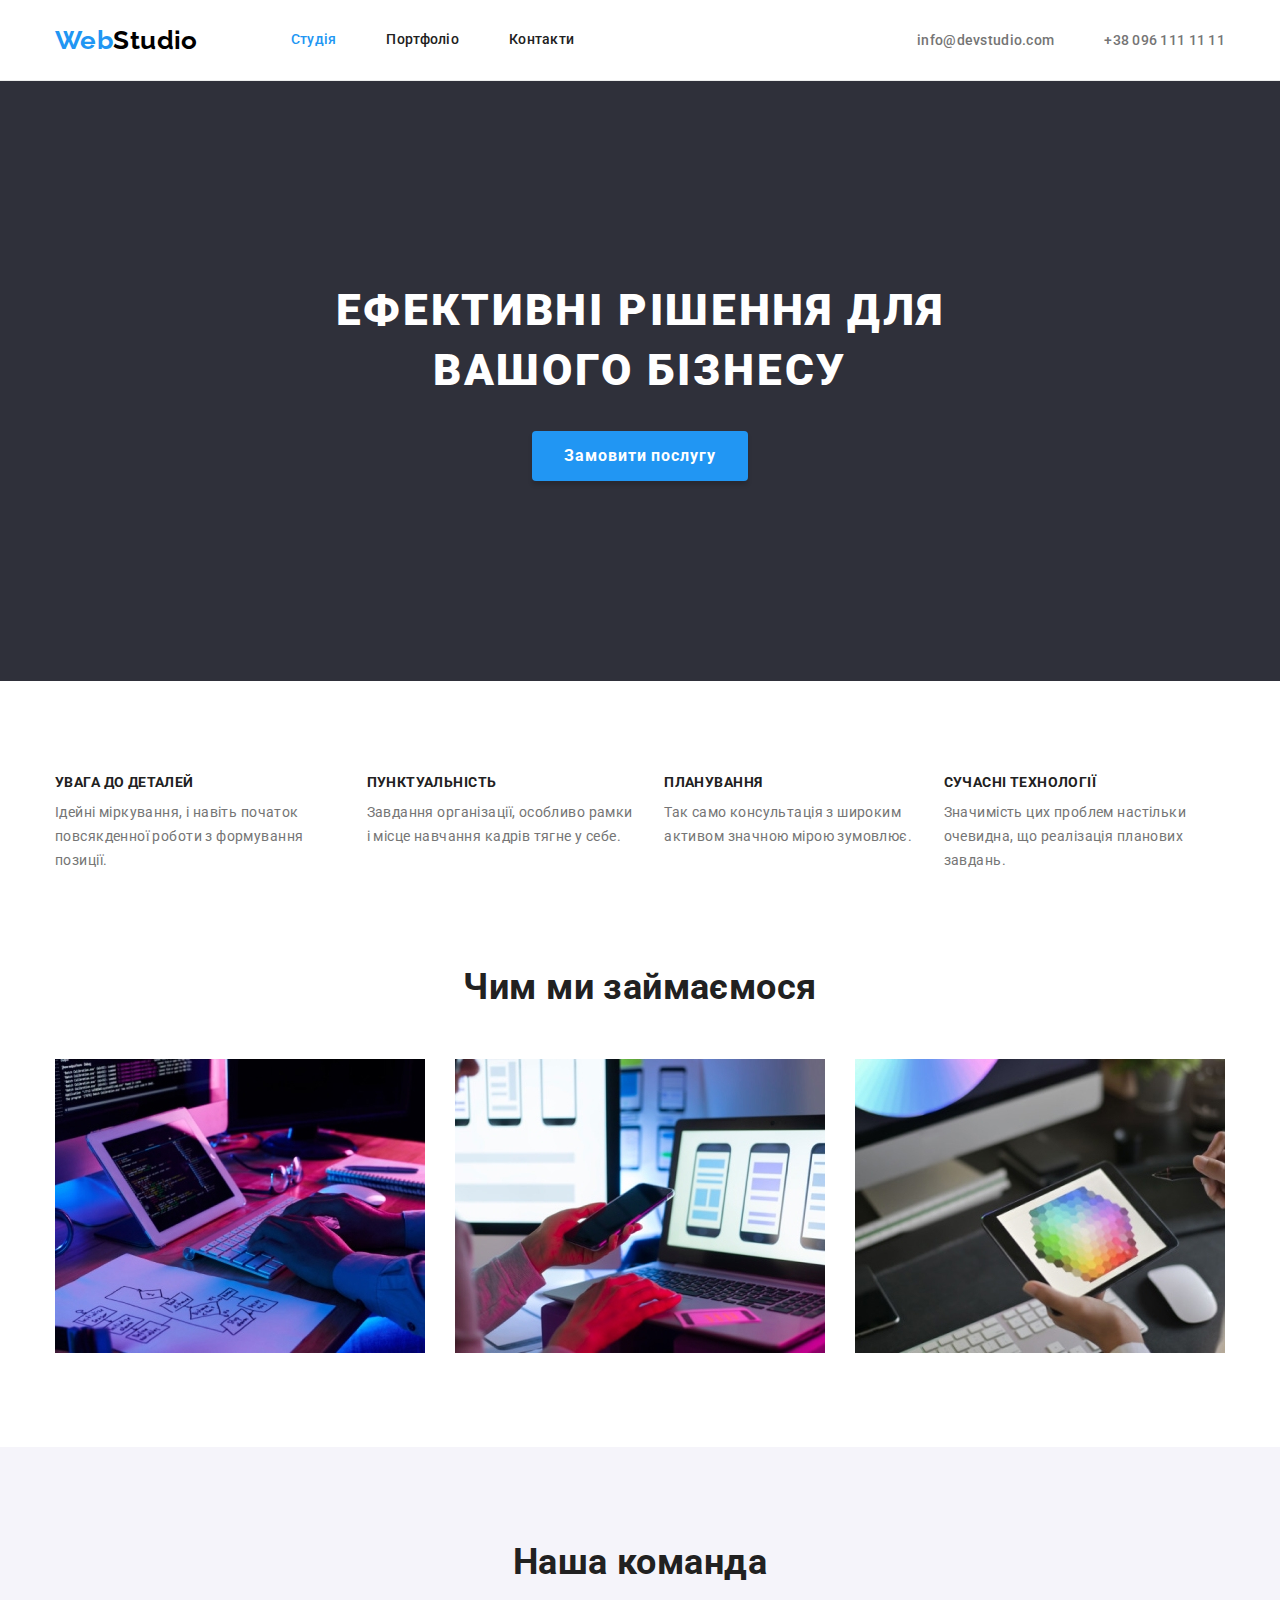
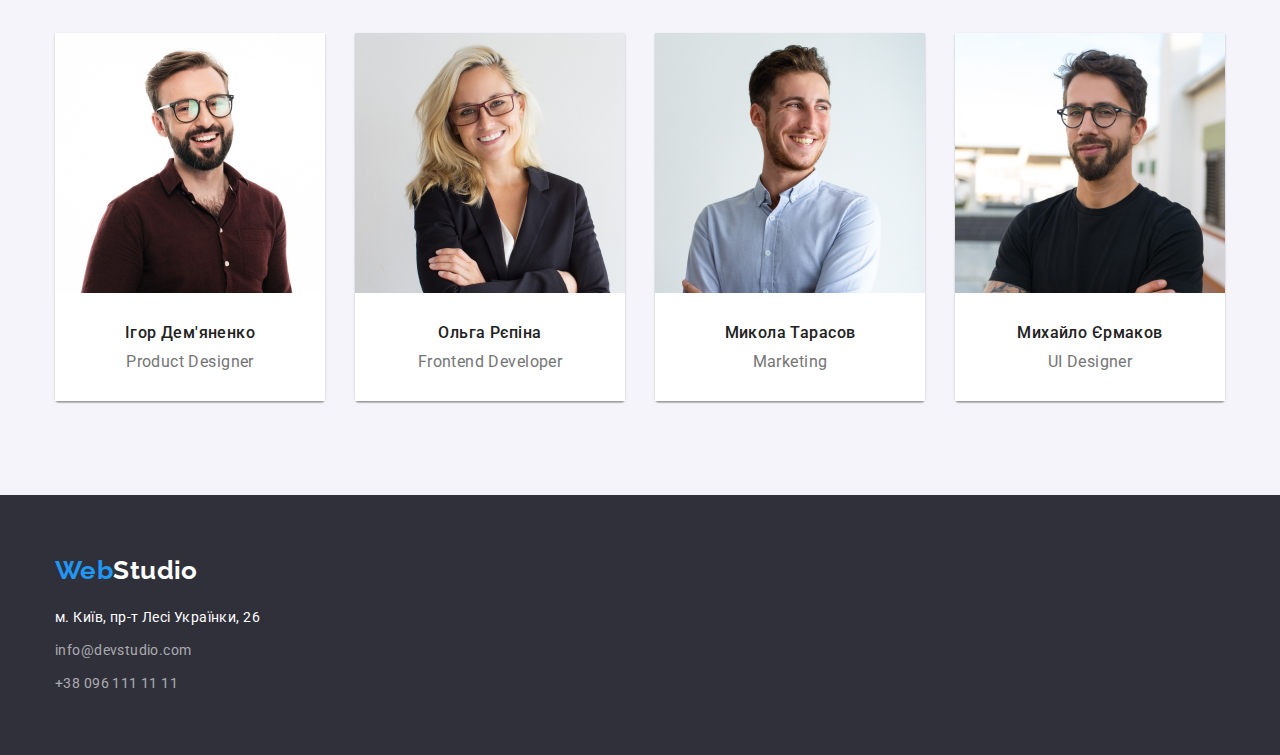
==== index.html @ b847e465 "add files to repository" ====
<!DOCTYPE html>
<html lang="uk">

<head>
  <meta charset="UTF-8">
  <meta http-equiv="X-UA-Compatible" content="IE=edge">
  <meta name="viewport" content="width=device-width, initial-scale=1.0">
  <link rel="preconnect" href="https://fonts.googleapis.com">
  <link rel="preconnect" href="https://fonts.gstatic.com" crossorigin>
  <link href="https://fonts.googleapis.com/css2?family=Raleway:wght@700&family=Roboto:wght@400;500;700;900&display=swap"
    rel="stylesheet">
  <link rel="stylesheet" href="https://cdnjs.cloudflare.com/ajax/libs/modern-normalize/1.1.0/modern-normalize.min.css">
  <link rel="stylesheet" href="./css/styles.css">
  <title>Студія</title>
</head>

<body>
  <header class="page-header">
    <div class="header container">
      <nav class="page-nav">
        <a href="#" class="logo"><span>Web</span>Studio</a>
        <ul class="site-nav">
          <li class="item"><a href="./index.html" class="link current">Студія</a></li>
          <li class="item"><a href="./portfolio.html" class="link">Портфоліо</a></li>
          <li class="item"><a href="/" class="link">Контакти</a></li>
        </ul>
      </nav>

      <ul class="contacts">
        <li class="item"><a href="mailto:info@devstudio.com" class="contacts-link">info@devstudio.com</a></li>
        <li class="item"><a href="tel:+380961111111" class="contacts-link">+38 096 111 11 11</a></li>
      </ul>
    </div>
  </header>

  <main>
    <section class="hero">
      <div class="container">
        <h1 class="hero-title">Ефективні рішення для вашого бізнесу</h1>
        <button type="button" class="hero-button">Замовити послугу</button>
      </div>
    </section>

    <section class="section our-features">
      <div class="container">
        <h2 class="section-title visually-hidden">Наші особливості</h2>
        <ul class="our-features-list">
          <li class="our-features-item">
            <h3 class="section-subtitle">УВАГА ДО ДЕТАЛЕЙ</h3>
            <p class="description">Ідейні міркування, і навіть початок повсякденної роботи з формування позиції.</p>
          </li>
          <li class="our-features-item">
            <h3 class="section-subtitle">ПУНКТУАЛЬНІСТЬ</h3>
            <p class="description">Завдання організації, особливо рамки і місце навчання кадрів тягне у себе.</p>
          </li>
          <li class="our-features-item">
            <h3 class="section-subtitle">ПЛАНУВАННЯ</h3>
            <p class="description">Так само консультація з широким активом значною мірою зумовлює.</p>
          </li>
          <li class="our-features-item">
            <h3 class="section-subtitle">СУЧАСНІ ТЕХНОЛОГІЇ</h3>
            <p class="description">Значимість цих проблем настільки очевидна, що реалізація планових завдань.</p>
          </li>
        </ul>
      </div>
    </section>

    <section class="section what-we-do">
      <div class="container">
        <h2 class="section-title">Чим ми займаємося</h2>
        <ul class="what-we-do-list">
          <li class="what-we-do-item"><img src="./images/work-on-laptop.jpg" alt="Робота на наутбуці" width="370"
              height="294"></li>
          <li class="what-we-do-item"><img src="./images/work-on-phone.jpg" alt="Робота на смартфофні" width="370"
              height="294"></li>
          <li class="what-we-do-item"><img src="./images/color-palette-on-the-tablet.jpg"
              alt="Кольоровий спектр на планшеті" width="370" height="294">
          </li>
        </ul>
      </div>
    </section>

    <section class="section our-team">
      <div class="container">
        <h2 class="section-title">Наша команда</h2>
        <ul class="our-team-list">
          <li class="our-team-item">
            <img src="./images/product-designer.jpg" alt="Ігор Дем'яненко" width="270" height="260">
            <div class="our-team-members">
              <h3 class="members-name">Ігор Дем'яненко</h3>
              <p lang="en" class="position">Product Designer</p>
            </div>
          </li>
          <li class="our-team-item">

            <img src="./images/frontend-developer.jpg" alt="Ольга Рєпіна" width="270" height="260">
            <div class="our-team-members">
              <h3 class="members-name">Ольга Рєпіна</h3>
              <p lang="en" class="position">Frontend Developer</p>
            </div>
          </li>
          <li class="our-team-item">
            <img src="./images/marketing.jpg" alt="Микола Тарасов" width="270" height="260">
            <div class="our-team-members">
              <h3 class="members-name">Микола Тарасов</h3>
              <p lang="en" class="position">Marketing</p>
            </div>
          </li>
          <li class="our-team-item">
            <img src="./images/ui-designer.jpg" alt="Михайло Єрмаков" width="270" height="260">
            <div class="our-team-members">
              <h3 class="members-name">Михайло Єрмаков</h3>
              <p lang="en" class="position">UI Designer</p>
            </div>
          </li>
        </ul>
      </div>
    </section>
  </main>

  <footer class="footer">
    <div class="container">
      <a href="#" class="logo footer-logo"><span>Web</span>Studio</a>
      <address>
        <ul class="footer-address-list">
          <li class="footer-address-item"><a class="footer-address" href="https://goo.gl/maps/xuP6qKPyt2nnFhnc6">м.
              Київ, пр-т Лесі Українки, 26</a>
          </li>
          <li class="footer-address-item"><a class="footer-link" href="mailto:info@devstudio.com">info@devstudio.com</a>
          </li>
          <li class="footer-address-item"><a class="footer-link" href="tel:+380961111111">+38 096 111 11 11</a></li>
        </ul>
      </address>
    </div>
  </footer>
</body>

</html>
---- css/styles.css ----
:root{
    --main-text-color: #212121;
    --secondary-text-color: #757575;
    --accent-color: #2196F3;
    --white-color: #FFFFFF;
    --footef-address-text-color: rgba(255, 255, 255, 0.6);
    --background-color-dark: #2F303A;
    --background-color-light: #F5F4FA;
    --border-item-content: #EEEEEE;
}

body {
    background-color: var(--white-color);
    color: var(--main-text-color);
    font-family: Roboto, 'Segoe UI', Oxygen, Ubuntu, Cantarell, 'Open Sans', 'Helvetica Neue', sans-serif;
    font-size: 14px;
    letter-spacing: 0.03em;
}

h1, h2, h3, h4, h5, h6, p, ul {
    margin: 0;
    padding: 0;
}

ul {
    padding-left: 0;
    list-style: none;
}
img {
    display: block;
    max-width: 100%;
    height: auto;
}

.container {
    margin-left: auto;
    margin-right: auto;
    width: 1200px;
    padding-left: 15px;
    padding-right: 15px;
}

.section {
    padding-top: 94px;
}

.section:not(.our-features) {
    padding-bottom: 94px;
}

/* Header */
.page-header {
    border-bottom: 1px solid #ECECEC;
}

.header {
    display: flex;
    justify-content: space-between; 
}

.page-nav {
    display: flex;
    align-items: center;
}

.logo {
    margin-right: 93px;
    color: #000000;
    text-decoration: none;
    font-family: 'Raleway';
    font-weight: 700;
    font-size: 26px;
    line-height: 1.19;    
}

.logo span {
    color: var(--accent-color);
}

.site-nav {
    display: flex;
    gap: 50px;
}

/* .site-nav .item:not(:first-child), .contacts .item:not(:first-child) {
    margin-left: 50px;
} */

.site-nav .link {
    display: block;
    padding-top: 32px;
    padding-bottom: 32px;
    color: var(--main-text-color);
}

.site-nav .link:hover,
.site-nav .link:focus {
    color: var(--accent-color);
}

.site-nav .link.current {
    color: var(--accent-color);
}

.site-nav .link, .contacts-link {
    text-decoration: none;
    font-weight: 500;
    line-height: 1.14;
    letter-spacing: 0.02em;
}

.page-header .contacts {
    display: flex;
    gap: 50px;
    align-items: center;
}

.contacts-link {
    color: var(--secondary-text-color);
}

.contacts-link:hover, .contacts-link:focus{
    color: var(--accent-color);
}

/* Hero */
.hero {
    padding-top: 200px;
    padding-bottom: 200px;
    background-color: var(--background-color-dark);
    text-align: center;
}

.hero-title {    
    width: 696px;
    margin-left: auto;
    margin-right: auto;
    text-align: center;
    margin-bottom: 30px;
    color: var(--white-color);
    font-weight: 900;
    font-size: 44px;
    line-height: 1.36;
    letter-spacing: 0.06em;
    text-transform: uppercase;
}

.hero-button {
    display: inline-block;
    padding: 10px 32px;
    min-width: 216px;
    box-shadow: 0px 4px 4px rgba(0, 0, 0, 0.15);
    border-radius: 4px;
    border: 0;
    color: var(--white-color);
    background-color: var(--accent-color);
    font-family: inherit;
    font-weight: 700;
    font-size: 16px;
    line-height: 1.88;
    letter-spacing: 0.06em;
    cursor: pointer;
}

/* our features */
.visually-hidden {
    position: absolute;
    width: 1px;
    height: 1px;
    margin: -1px;
    border: 0;
    padding: 0;
    white-space: nowrap;
    clip-path: inset(100%);
    clip: rect(0 0 0 0);
    overflow: hidden;
}

.our-features-list {
    display: flex;
    gap: 30px;
    justify-content: space-between;
}

/* .our-features-item:not(:first-child) {
    padding-left: 30px;
} */

.section-title {
    margin-bottom: 50px;
    font-weight: 700;
    font-size: 36px;
    line-height: 1.17;
    text-align: center;
}

.section-subtitle {
    font-weight: 700;
    font-size: 14px;
    line-height: 1.14;
    text-transform: uppercase;
}

.our-features .section-subtitle {
    margin-bottom: 10px;
}

.our-features .description {
    color: var(--secondary-text-color);
    line-height: 1.71;
}

/* what we do */
.what-we-do-list {
    display: flex;
    justify-content: space-between;
    gap: 30px;
}

/* .what-we-do-item:not(:first-child) {
    padding-left: 30px;
} */

/* our team */
.our-team {
    background-color: var(--background-color-light);
}

.our-team-list {
    display: flex;
    gap: 30px;
}

.our-team-item {
    box-shadow: 0px 1px 3px rgba(0, 0, 0, 0.12), 0px 1px 1px rgba(0, 0, 0, 0.14), 0px 2px 1px rgba(0, 0, 0, 0.2);
    border-radius: 0px 0px 4px 4px;
}

.our-team-members {
    padding-top: 30px;
    padding-bottom: 30px;
    text-align: center;
    background-color: var(--white-color);
}

.members-name {
    margin-bottom: 10px;
    font-weight: 500;
    font-size: 16px;
    line-height: 1.19;
}

.position {
    color: var(--secondary-text-color);
    font-size: 16px;
    line-height: 1.19;
}

/* footer */
.footer {
    padding-top: 60px;
    padding-bottom: 60px;
    background-color: var(--background-color-dark);
}

.footer .logo {
    display: inline-block;
    margin-bottom: 20px;
}

.footer .logo, .footer-address {
    color: var(--white-color);
}

.footer-address, .footer-link {
    font-style: normal;
    line-height: 1.71;
    text-decoration: none;
}

.footer-link {
    color: var(--footef-address-text-color);
}

.footer-address:hover, .footer-address:focus, .footer-link:hover, .footer-link:focus {
    color: var(--accent-color);
}

.footer-address-item:not(:last-child) {
    margin-bottom: 9px;
}

/* portfolio */
.footer-logo {
    margin-right: 0;
}
.filter {
    display: flex;
    justify-content: center;
    margin-bottom: 50px;
}
.filter-item:not(:first-child) {
    margin-left: 8px;
}
.button-filter {
    padding: 6px 22px;
    border-radius: 4px;
    background-color: var(--background-color-light);
    font-family: inherit;
    font-weight: 500;
    font-size: 16px;
    line-height: 1.63;
    text-align: center;
    border: 0;
    cursor: pointer;
}
.button-filter-all {
    padding: 6px 25px;
}

.button-filter:hover, .button-filter:focus, .button-filter.current {
    box-shadow: 0px 3px 1px rgba(0, 0, 0, 0.1), 0px 1px 2px rgba(0, 0, 0, 0.08), 0px 2px 2px rgba(0, 0, 0, 0.12);
    color: var(--white-color);
    background-color: var(--accent-color);
}
.portfolio-list {
    display: flex;
    flex-wrap: wrap;
    gap: 30px;
}
.portfolio-item-content {
    box-sizing: border-box;
    text-align: start;
    padding: 20px 24px;
    border: 1px solid var(--border-item-content);
    border-top: 0;
}
.project-names {
    margin-bottom: 4px;
    font-weight: 700;
    font-size: 18px;
    line-height: 2;
    letter-spacing: 0.06em;
}

.portfolio-types {
    color: var(--secondary-text-color);
    font-size: 16px;
    line-height: 1.87;
}
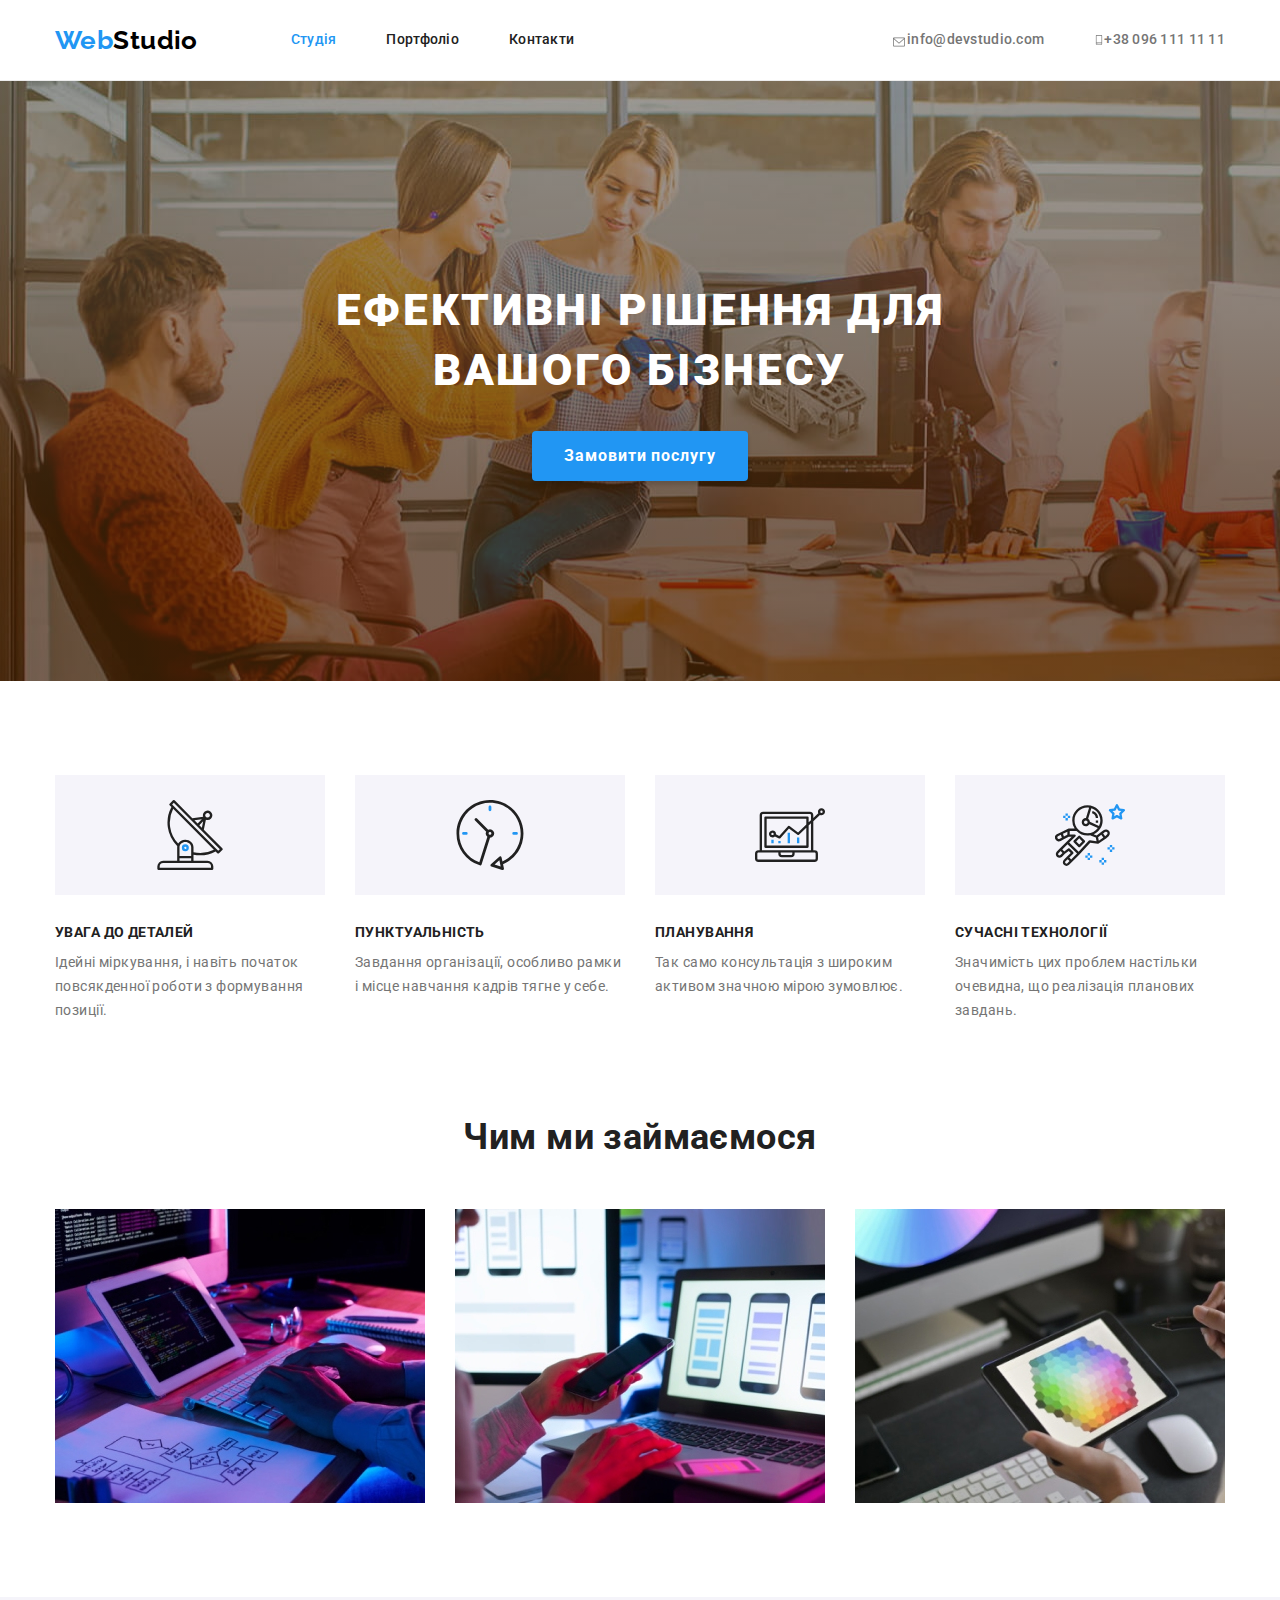
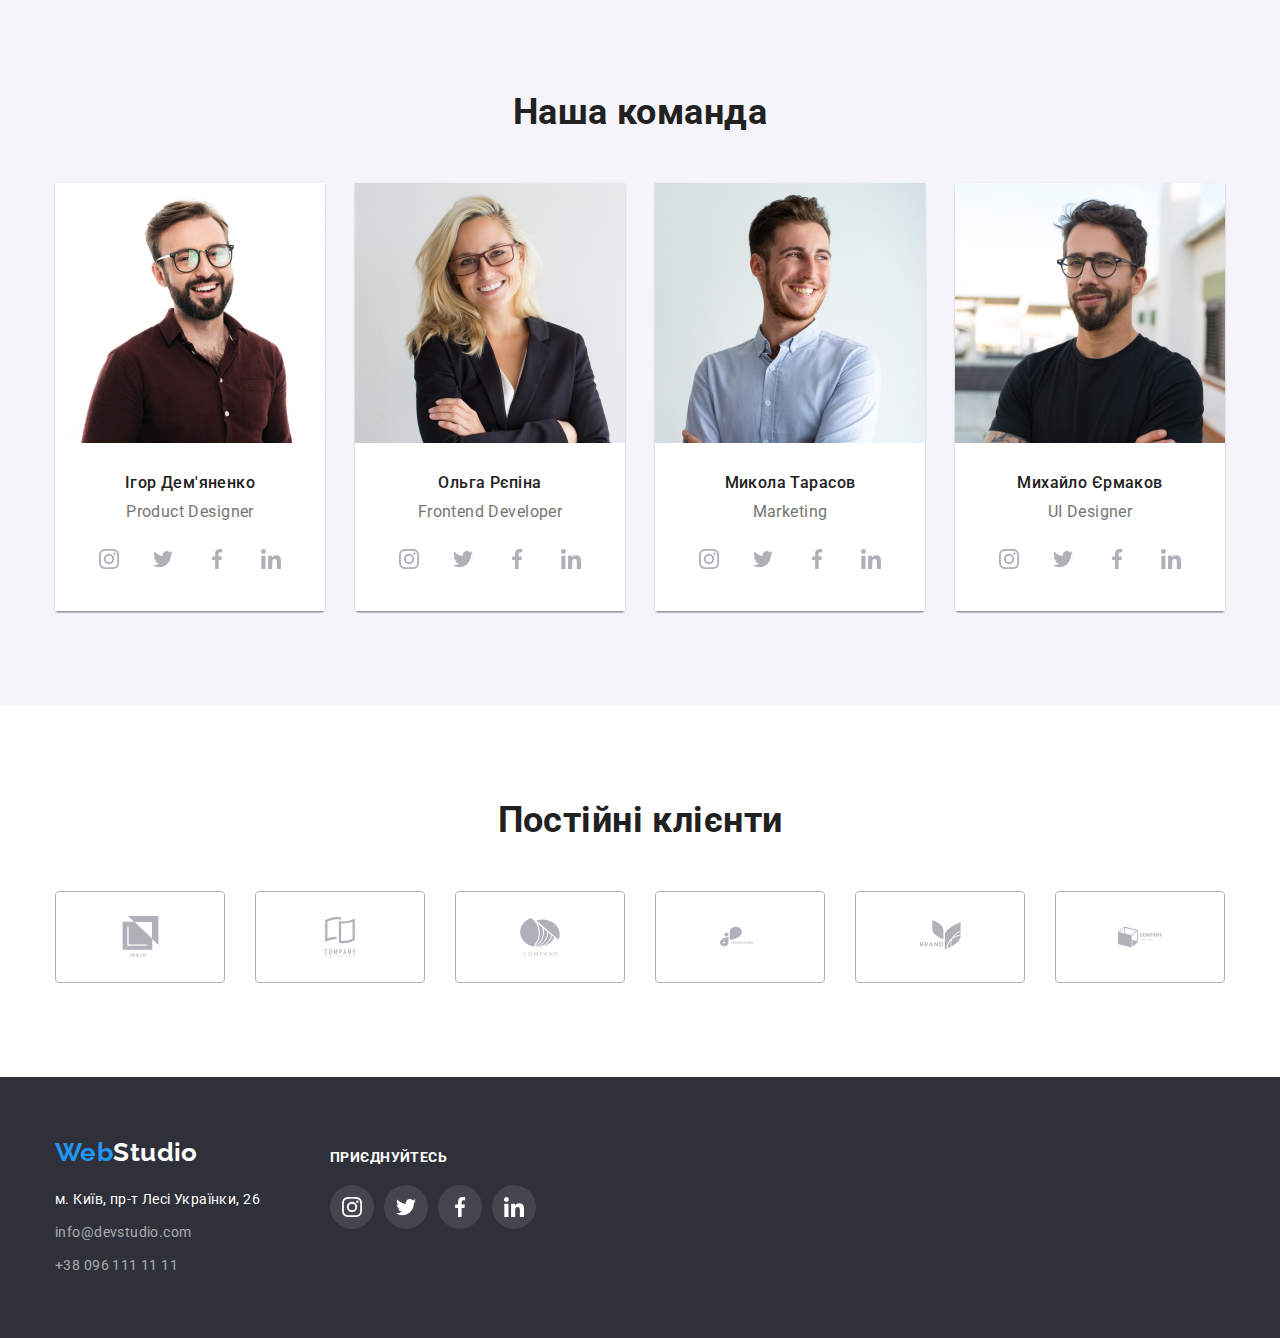
==== commit 0ea9646d: "add section regular clients make css" ====
--- a/index.html
+++ b/index.html
@@ -27,8 +27,20 @@
       </nav>
 
       <ul class="contacts">
-        <li class="item"><a href="mailto:info@devstudio.com" class="contacts-link">info@devstudio.com</a></li>
-        <li class="item"><a href="tel:+380961111111" class="contacts-link">+38 096 111 11 11</a></li>
+        <li class="item">
+          <a href="mailto:info@devstudio.com" class="contacts-link">
+            <svg class="icons" width="16" height="12">
+              <use href="./images/symbol-defs-upd.svg#envelope"></use>
+            </svg>
+            info@devstudio.com</a>
+        </li>
+        <li class="item">
+          <a href="tel:+380961111111" class="contacts-link">
+            <svg class="icons" width="10" height="16">
+              <use href="./images/symbol-defs-upd.svg#smartphone"></use>
+            </svg>
+            +38 096 111 11 11</a>
+        </li>
       </ul>
     </div>
   </header>
@@ -46,18 +58,38 @@
         <h2 class="section-title visually-hidden">Наші особливості</h2>
         <ul class="our-features-list">
           <li class="our-features-item">
+            <div class="our-features-card">
+              <svg class="our-features-img" width="70" height="70">
+                <use href="./images/symbol-defs-upd.svg#antenna"></use>
+              </svg>
+            </div>
             <h3 class="section-subtitle">УВАГА ДО ДЕТАЛЕЙ</h3>
             <p class="description">Ідейні міркування, і навіть початок повсякденної роботи з формування позиції.</p>
           </li>
           <li class="our-features-item">
+            <div class="our-features-card">
+              <svg class="our-features-img" width="70" height="70">
+                <use href="./images/symbol-defs-upd.svg#clock"></use>
+              </svg>
+            </div>
             <h3 class="section-subtitle">ПУНКТУАЛЬНІСТЬ</h3>
             <p class="description">Завдання організації, особливо рамки і місце навчання кадрів тягне у себе.</p>
           </li>
           <li class="our-features-item">
+            <div class="our-features-card">
+              <svg class="our-features-img" width="70" height="70">
+                <use href="./images/symbol-defs-upd.svg#diagram"></use>
+              </svg>
+            </div>
             <h3 class="section-subtitle">ПЛАНУВАННЯ</h3>
             <p class="description">Так само консультація з широким активом значною мірою зумовлює.</p>
           </li>
           <li class="our-features-item">
+            <div class="our-features-card">
+              <svg class="our-features-img" width="70" height="70">
+                <use href="./images/symbol-defs-upd.svg#astronaut"></use>
+              </svg>
+            </div>
             <h3 class="section-subtitle">СУЧАСНІ ТЕХНОЛОГІЇ</h3>
             <p class="description">Значимість цих проблем настільки очевидна, що реалізація планових завдань.</p>
           </li>
@@ -89,21 +121,110 @@
             <div class="our-team-members">
               <h3 class="members-name">Ігор Дем'яненко</h3>
               <p lang="en" class="position">Product Designer</p>
+              <ul class="social-list">
+                <li class="social-item">
+                  <a href="" class="social-links">
+                    <svg class="instagram social-link" width="20" height="20">
+                      <use href="./images/symbol-defs-upd.svg#instagram"></use>
+                    </svg>
+                  </a>
+                </li>
+                <li class="social-item">
+                  <a href="" class="social-links">
+                    <svg class="instagram social-link" width="20" height="20">
+                      <use href="./images/symbol-defs-upd.svg#twitter"></use>
+                    </svg>
+                  </a>
+                </li>
+                <li class="social-item">
+                  <a href="" class="social-links">
+                    <svg class="instagram social-link" width="20" height="20">
+                      <use href="./images/symbol-defs-upd.svg#facebook"></use>
+                    </svg>
+                  </a>
+                </li>
+                <li class="social-item">
+                  <a href="" class="social-links">
+                    <svg class="instagram social-link" width="20" height="20">
+                      <use href="./images/symbol-defs-upd.svg#linkedin"></use>
+                    </svg>
+                  </a>
+                </li>
+              </ul>
             </div>
           </li>
           <li class="our-team-item">
-
             <img src="./images/frontend-developer.jpg" alt="Ольга Рєпіна" width="270" height="260">
             <div class="our-team-members">
               <h3 class="members-name">Ольга Рєпіна</h3>
               <p lang="en" class="position">Frontend Developer</p>
-            </div>
-          </li>
-          <li class="our-team-item">
+              <ul class="social-list">
+                <li class="social-item">
+                  <a href="" class="social-links">
+                    <svg class="instagram social-link" width="20" height="20">
+                      <use href="./images/symbol-defs-upd.svg#instagram"></use>
+                    </svg>
+                  </a>
+                </li>
+                <li class="social-item">
+                  <a href="" class="social-links">
+                    <svg class="instagram social-link" width="20" height="20">
+                      <use href="./images/symbol-defs-upd.svg#twitter"></use>
+                    </svg>
+                  </a>
+                </li>
+                <li class="social-item">
+                  <a href="" class="social-links">
+                    <svg class="instagram social-link" width="20" height="20">
+                      <use href="./images/symbol-defs-upd.svg#facebook"></use>
+                    </svg>
+                  </a>
+                </li>
+                <li class="social-item">
+                  <a href="" class="social-links">
+                    <svg class="instagram social-link" width="20" height="20">
+                      <use href="./images/symbol-defs-upd.svg#linkedin"></use>
+                    </svg>
+                  </a>
+                </li>
+              </ul>
+            </div>
+          </li>
+          <li class=" our-team-item">
             <img src="./images/marketing.jpg" alt="Микола Тарасов" width="270" height="260">
             <div class="our-team-members">
               <h3 class="members-name">Микола Тарасов</h3>
               <p lang="en" class="position">Marketing</p>
+              <ul class="social-list">
+                <li class="social-item">
+                  <a href="" class="social-links">
+                    <svg class="instagram social-link" width="20" height="20">
+                      <use href="./images/symbol-defs-upd.svg#instagram"></use>
+                    </svg>
+                  </a>
+                </li>
+                <li class="social-item">
+                  <a href="" class="social-links">
+                    <svg class="instagram social-link" width="20" height="20">
+                      <use href="./images/symbol-defs-upd.svg#twitter"></use>
+                    </svg>
+                  </a>
+                </li>
+                <li class="social-item">
+                  <a href="" class="social-links">
+                    <svg class="instagram social-link" width="20" height="20">
+                      <use href="./images/symbol-defs-upd.svg#facebook"></use>
+                    </svg>
+                  </a>
+                </li>
+                <li class="social-item">
+                  <a href="" class="social-links">
+                    <svg class="instagram social-link" width="20" height="20">
+                      <use href="./images/symbol-defs-upd.svg#linkedin"></use>
+                    </svg>
+                  </a>
+                </li>
+              </ul>
             </div>
           </li>
           <li class="our-team-item">
@@ -111,7 +232,87 @@
             <div class="our-team-members">
               <h3 class="members-name">Михайло Єрмаков</h3>
               <p lang="en" class="position">UI Designer</p>
-            </div>
+              <ul class="social-list">
+                <li class="social-item">
+                  <a href="" class="social-links">
+                    <svg class="instagram social-link" width="20" height="20">
+                      <use href="./images/symbol-defs-upd.svg#instagram"></use>
+                    </svg>
+                  </a>
+                </li>
+                <li class="social-item">
+                  <a href="" class="social-links">
+                    <svg class="instagram social-link" width="20" height="20">
+                      <use href="./images/symbol-defs-upd.svg#twitter"></use>
+                    </svg>
+                  </a>
+                </li>
+                <li class="social-item">
+                  <a href="" class="social-links">
+                    <svg class="instagram social-link" width="20" height="20">
+                      <use href="./images/symbol-defs-upd.svg#facebook"></use>
+                    </svg>
+                  </a>
+                </li>
+                <li class="social-item">
+                  <a href="" class="social-links">
+                    <svg class="instagram social-link" width="20" height="20">
+                      <use href="./images/symbol-defs-upd.svg#linkedin"></use>
+                    </svg>
+                  </a>
+                </li>
+              </ul>
+            </div>
+          </li>
+        </ul>
+      </div>
+    </section>
+
+    <section class="section regular-customers">
+      <div class="container">
+        <h2 class="section-title">Постійні клієнти</h2>
+        <ul class="regular-customers-list">
+          <li class="regular-customers-item">
+            <a class="regular-customers-link">
+              <svg class="regular-customers-icon" width="41" height="47">
+                <use href="./images/symbol-defs-upd.svg#group-1"></use>
+              </svg>
+            </a>
+          </li>
+          <li class="regular-customers-item">
+            <a class="regular-customers-link">
+              <svg class="regular-customers-icon" width="40" height="52">
+                <use href="./images/symbol-defs-upd.svg#group-2"></use>
+              </svg>
+            </a>
+          </li>
+          <li class="regular-customers-item">
+            <a class="regular-customers-link">
+              <svg class="regular-customers-icon" width="44" height="41">
+                <use href="./images/symbol-defs-upd.svg#group-3"></use>
+              </svg>
+            </a>
+          </li>
+          <li class="regular-customers-item">
+            <a class="regular-customers-link">
+              <svg class="regular-customers-icon" width="85" height="41">
+                <use href="./images/symbol-defs-upd.svg#group-4"></use>
+              </svg>
+            </a>
+          </li>
+          <li class="regular-customers-item">
+            <a class="regular-customers-link">
+              <svg class="regular-customers-icon" width="63" height="46">
+                <use href="./images/symbol-defs-upd.svg#group-5"></use>
+              </svg>
+            </a>
+          </li>
+          <li class="regular-customers-item">
+            <a class="regular-customers-link">
+              <svg class="regular-customers-icon" width="94" height="44">
+                <use href="./images/symbol-defs-upd.svg#group-6"></use>
+              </svg>
+            </a>
           </li>
         </ul>
       </div>
@@ -119,9 +320,9 @@
   </main>
 
   <footer class="footer">
-    <div class="container">
-      <a href="#" class="logo footer-logo"><span>Web</span>Studio</a>
+    <div class="container footer-content">
       <address>
+        <a href="#" class="logo footer-logo"><span>Web</span>Studio</a>
         <ul class="footer-address-list">
           <li class="footer-address-item"><a class="footer-address" href="https://goo.gl/maps/xuP6qKPyt2nnFhnc6">м.
               Київ, пр-т Лесі Українки, 26</a>
@@ -131,6 +332,39 @@
           <li class="footer-address-item"><a class="footer-link" href="tel:+380961111111">+38 096 111 11 11</a></li>
         </ul>
       </address>
+      <div class="follow-for-us">
+        <p class="follow-us">приєднуйтесь</p>
+        <ul class="footer-social-list">
+          <li class="footer-social-item">
+            <a href="" class="footer-social-links">
+              <svg class="instagram social-link" width="20" height="20">
+                <use href="./images/symbol-defs-upd.svg#instagram"></use>
+              </svg>
+            </a>
+          </li>
+          <li class="footer-social-item">
+            <a href="" class="footer-social-links">
+              <svg class="instagram social-link" width="20" height="20">
+                <use href="./images/symbol-defs-upd.svg#twitter"></use>
+              </svg>
+            </a>
+          </li>
+          <li class="footer-social-item">
+            <a href="" class="footer-social-links">
+              <svg class="instagram social-link" width="20" height="20">
+                <use href="./images/symbol-defs-upd.svg#facebook"></use>
+              </svg>
+            </a>
+          </li>
+          <li class="footer-social-item">
+            <a href="" class="footer-social-links">
+              <svg class="instagram social-link" width="20" height="20">
+                <use href="./images/symbol-defs-upd.svg#linkedin"></use>
+              </svg>
+            </a>
+          </li>
+        </ul>
+      </div>
     </div>
   </footer>
 </body>
--- a/css/styles.css
+++ b/css/styles.css
@@ -7,6 +7,7 @@
     --background-color-dark: #2F303A;
     --background-color-light: #F5F4FA;
     --border-item-content: #EEEEEE;
+    --background-color-hero:#C4C4C4
 }
 
 body {
@@ -116,18 +117,32 @@
 }
 
 .contacts-link {
+    display: flex;
+    align-items: flex-end;
     color: var(--secondary-text-color);
 }
 
 .contacts-link:hover, .contacts-link:focus{
+    color: var(--accent-color);
+}
+
+.icons {
+    fill: currentColor;
+}
+
+.contacts-link:hover .icons {
     color: var(--accent-color);
 }
 
 /* Hero */
 .hero {
+    max-width: 1600px;
+    background-color: var(--background-color-hero);
+    background-image: linear-gradient(rgba(221, 214, 168, .3) 0%, rgba(106, 57, 9, .5) 75%), url("../images/bg-img.jpg");
+    margin-left: auto;
+    margin-right: auto;
     padding-top: 200px;
     padding-bottom: 200px;
-    background-color: var(--background-color-dark);
     text-align: center;
 }
 
@@ -185,7 +200,14 @@
 /* .our-features-item:not(:first-child) {
     padding-left: 30px;
 } */
-
+.our-features-card {
+    display: flex;
+    justify-content: center;
+    align-items: center;
+    margin-bottom: 30px;
+    padding: 25px 100px;
+    background-color: var(--background-color-light);
+}
 .section-title {
     margin-bottom: 50px;
     font-weight: 700;
@@ -251,9 +273,66 @@
 }
 
 .position {
+    margin-bottom: 16px;
     color: var(--secondary-text-color);
     font-size: 16px;
     line-height: 1.19;
+}
+.social-list {
+    display: flex;
+    justify-content: center;
+    gap: 10px;
+}
+.social-item {
+    width: 44px;
+    height: 44px;
+}
+.social-links {
+    width: 100%;
+    height: 100%;
+    border-radius: 50%;
+    background-color: var(--white-color);
+    display: flex;
+    justify-content: center;
+    align-items: center;
+    color: #AFB1B8;
+}
+.social-link {
+    fill: currentColor;
+}
+.social-links:hover {
+    background-color: var(--accent-color);
+    color: var(--white-color);
+}
+
+/* regular-customers */
+.regular-customers-list {
+    display: flex;
+    justify-content: center;
+    gap: 30px;
+}
+.regular-customers-item {
+    width: 170px;
+    height: 92px;
+}
+.regular-customers-link {
+    width: 100%;
+    height: 100%;
+    display: flex;
+    justify-content: center;
+    align-items: center;
+    color: #AFB1B8;
+    border: 1px solid #AFB1B8;
+    border-radius: 4px;
+}
+
+.regular-customers-icon {
+    fill: currentColor;
+}
+
+.regular-customers-link:hover {
+    border: 1px solid var(--accent-color);
+    color: var(--accent-color);
 }
 
 /* footer */
@@ -262,6 +341,9 @@
     padding-bottom: 60px;
     background-color: var(--background-color-dark);
 }
+.footer-content {
+    display: flex;
+}
 
 .footer .logo {
     display: inline-block;
@@ -290,10 +372,55 @@
     margin-bottom: 9px;
 }
 
-/* portfolio */
 .footer-logo {
     margin-right: 0;
-}
+    font-style: normal;
+}
+.follow-for-us {
+    width: 206px;
+    margin-top: 12px;
+    margin-left: 70px;
+}
+.follow-us {
+    margin-bottom: 20px;
+    font-weight: 700;
+    font-size: 14px;
+    line-height: calc(16/14);
+    text-transform: uppercase;
+    color: var(--white-color);
+}
+.footer-social-list {
+    display: flex;
+    justify-content: center;
+    gap: 10px;
+}
+
+.footer-social-item {
+    width: 44px;
+    height: 44px;
+}
+
+.footer-social-links {
+    width: 100%;
+    height: 100%;
+    border-radius: 50%;
+    background-color: rgba(255, 255, 255, 0.1);
+    display: flex;
+    justify-content: center;
+    align-items: center;
+    color: #FFFFFF;
+}
+
+.footer-social-link {
+    fill: var(--white-color);
+}
+
+.footer-social-links:hover {
+    background-color: var(--accent-color);
+}
+
+
+/* portfolio */
 .filter {
     display: flex;
     justify-content: center;
@@ -328,6 +455,10 @@
     flex-wrap: wrap;
     gap: 30px;
 }
+.portfolio-item:hover,
+.portfolio-item:focus {
+    box-shadow: 0px 3px 1px rgba(0, 0, 0, 0.1), 0px 1px 2px rgba(0, 0, 0, 0.08), 0px 2px 2px rgba(0, 0, 0, 0.12);
+}
 .portfolio-item-content {
     box-sizing: border-box;
     text-align: start;
@@ -347,4 +478,4 @@
     color: var(--secondary-text-color);
     font-size: 16px;
     line-height: 1.87;
-}+}
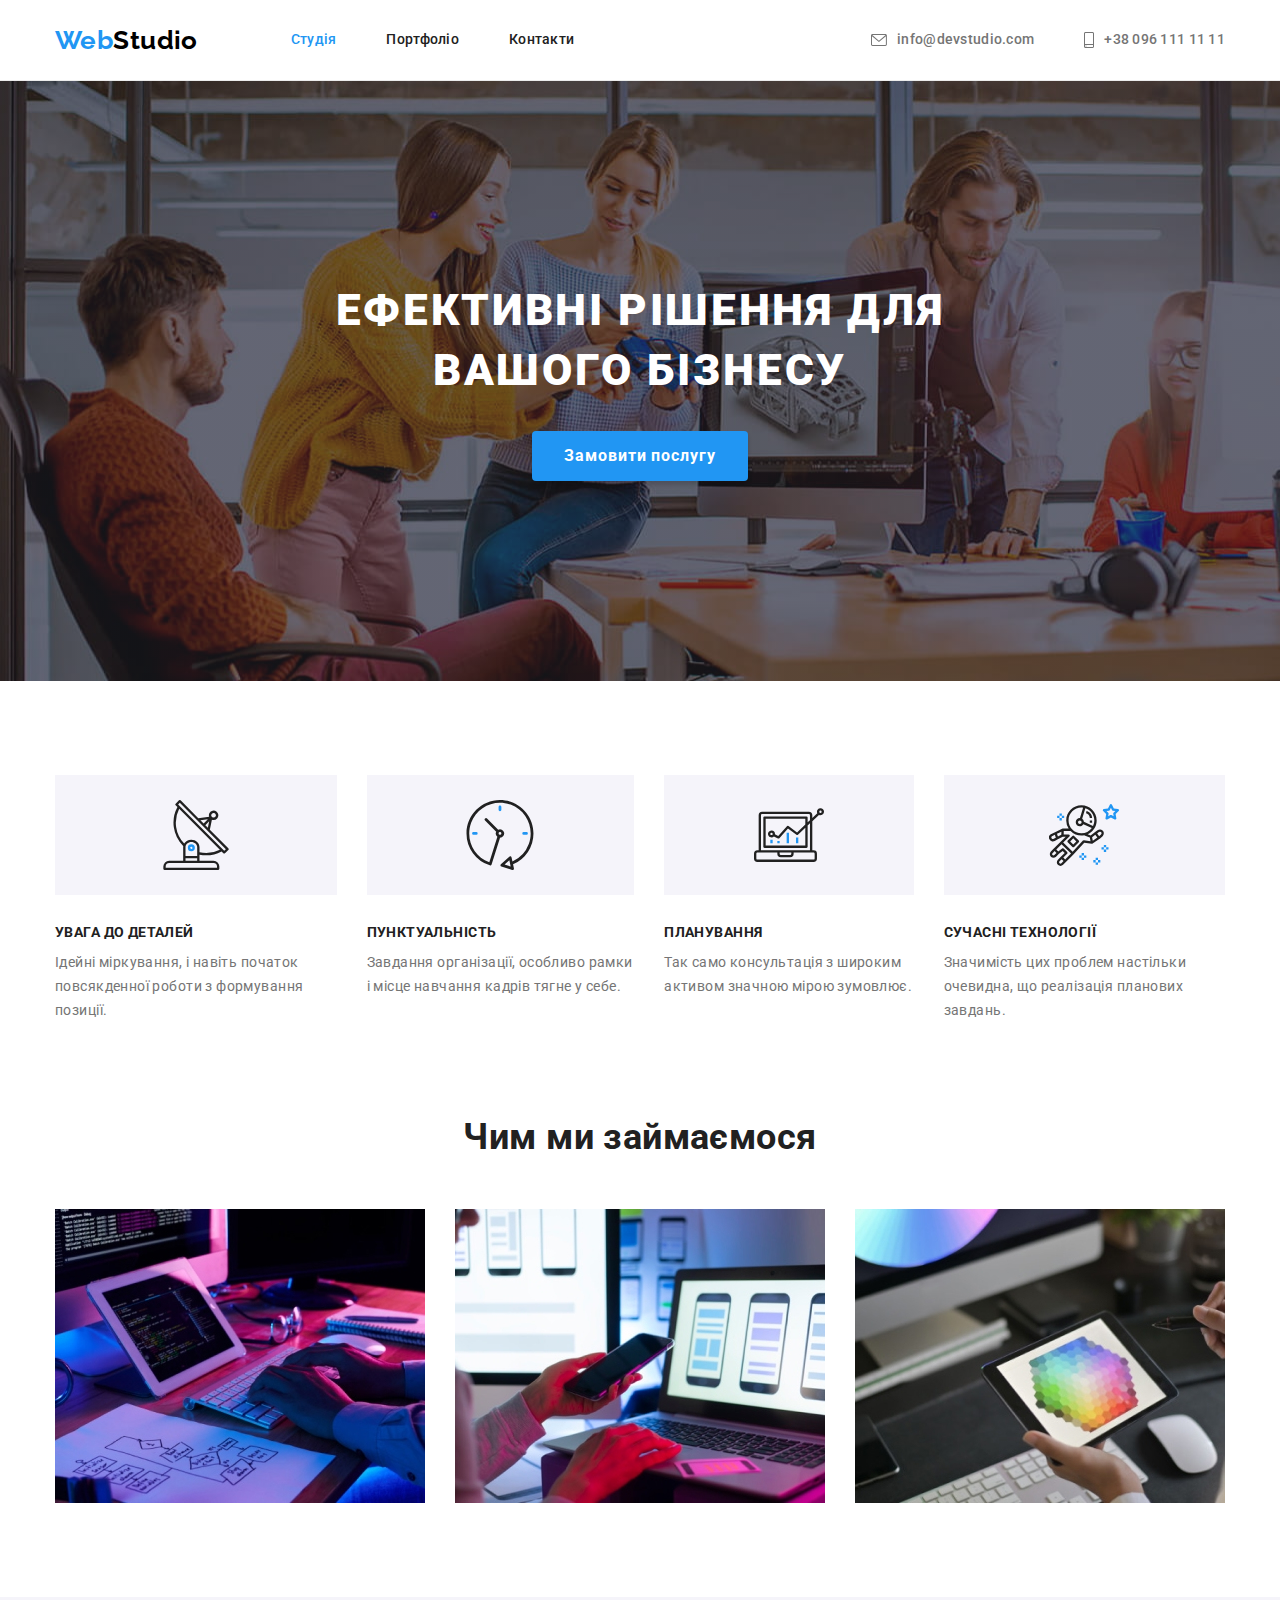
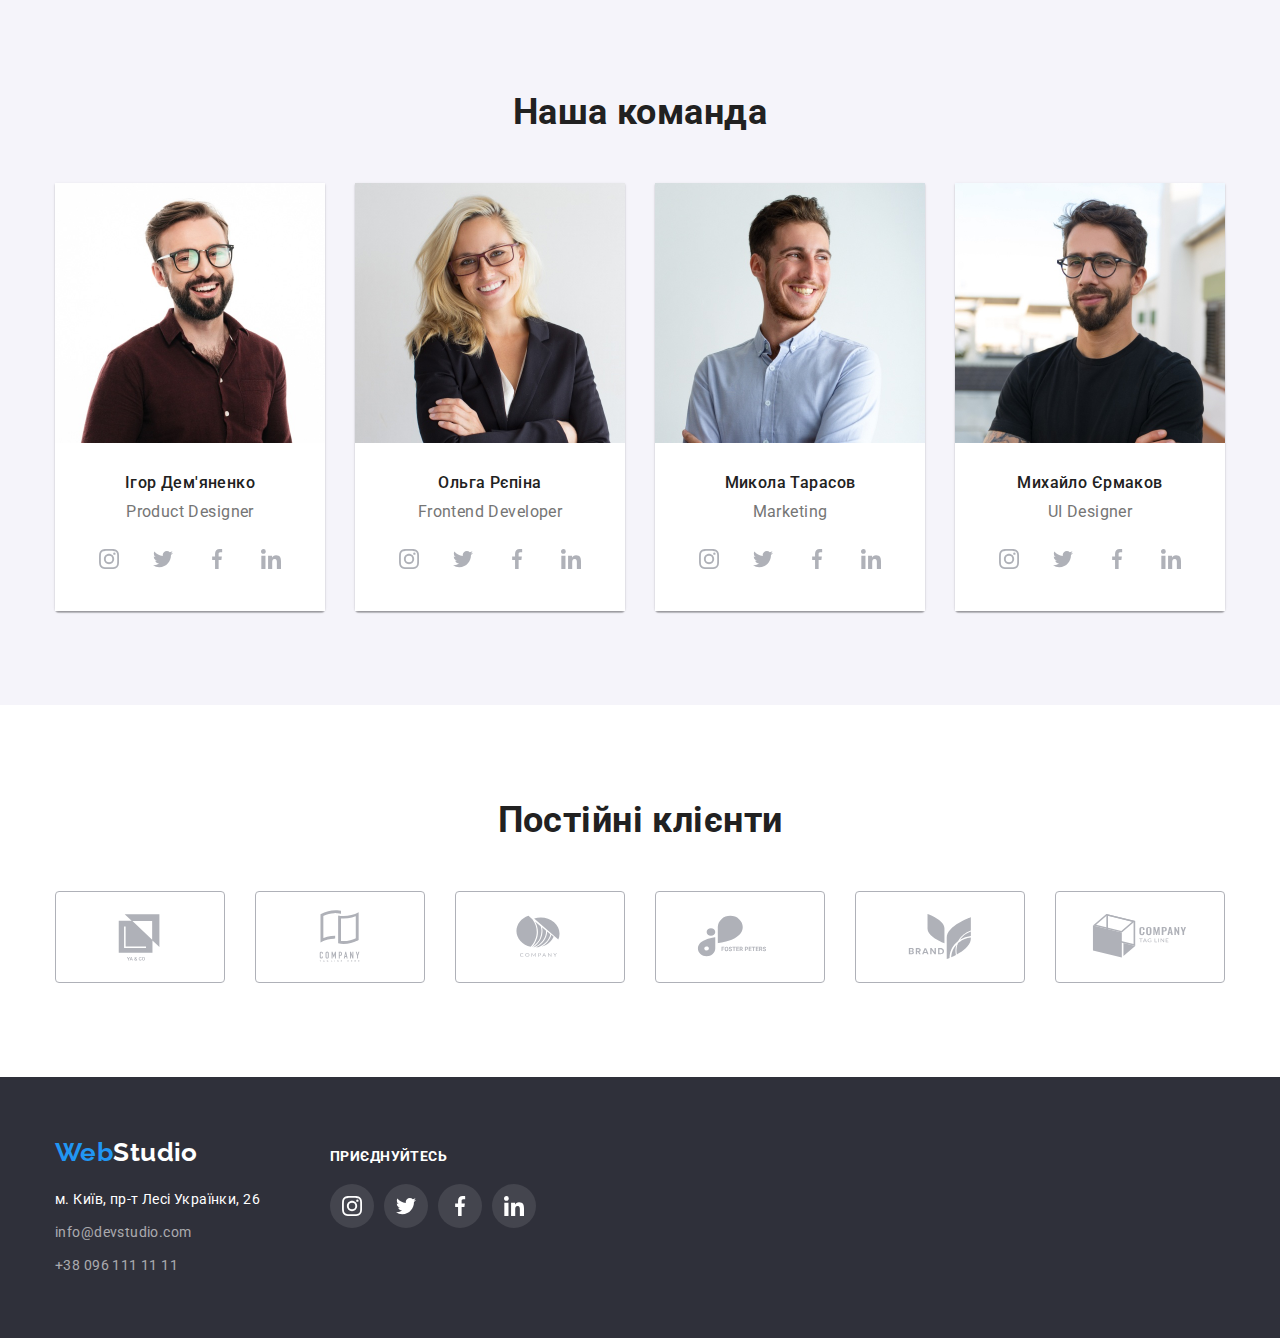
==== commit 90adf674: "fix bugs in css" ====
--- a/index.html
+++ b/index.html
@@ -273,44 +273,44 @@
         <h2 class="section-title">Постійні клієнти</h2>
         <ul class="regular-customers-list">
           <li class="regular-customers-item">
-            <a class="regular-customers-link">
-              <svg class="regular-customers-icon" width="41" height="47">
-                <use href="./images/symbol-defs-upd.svg#group-1"></use>
-              </svg>
-            </a>
-          </li>
-          <li class="regular-customers-item">
-            <a class="regular-customers-link">
-              <svg class="regular-customers-icon" width="40" height="52">
-                <use href="./images/symbol-defs-upd.svg#group-2"></use>
-              </svg>
-            </a>
-          </li>
-          <li class="regular-customers-item">
-            <a class="regular-customers-link">
-              <svg class="regular-customers-icon" width="44" height="41">
-                <use href="./images/symbol-defs-upd.svg#group-3"></use>
-              </svg>
-            </a>
-          </li>
-          <li class="regular-customers-item">
-            <a class="regular-customers-link">
-              <svg class="regular-customers-icon" width="85" height="41">
-                <use href="./images/symbol-defs-upd.svg#group-4"></use>
-              </svg>
-            </a>
-          </li>
-          <li class="regular-customers-item">
-            <a class="regular-customers-link">
-              <svg class="regular-customers-icon" width="63" height="46">
-                <use href="./images/symbol-defs-upd.svg#group-5"></use>
-              </svg>
-            </a>
-          </li>
-          <li class="regular-customers-item">
-            <a class="regular-customers-link">
-              <svg class="regular-customers-icon" width="94" height="44">
-                <use href="./images/symbol-defs-upd.svg#group-6"></use>
+            <a href="" class="regular-customers-link">
+              <svg class="regular-customers-icon" width="106" height="60">
+                <use href="./images/symbol-defs-upd.svg#logo-1"></use>
+              </svg>
+            </a>
+          </li>
+          <li class="regular-customers-item">
+            <a href="" class="regular-customers-link">
+              <svg class="regular-customers-icon" width="106" height="60">
+                <use href="./images/symbol-defs-upd.svg#logo-2"></use>
+              </svg>
+            </a>
+          </li>
+          <li class="regular-customers-item">
+            <a href="" class="regular-customers-link">
+              <svg class="regular-customers-icon" width="106" height="60">
+                <use href="./images/symbol-defs-upd.svg#logo-3"></use>
+              </svg>
+            </a>
+          </li>
+          <li class="regular-customers-item">
+            <a href="" class="regular-customers-link">
+              <svg class="regular-customers-icon" width="106" height="60">
+                <use href="./images/symbol-defs-upd.svg#logo-4"></use>
+              </svg>
+            </a>
+          </li>
+          <li class="regular-customers-item">
+            <a href="" class="regular-customers-link">
+              <svg class="regular-customers-icon" width="106" height="60">
+                <use href="./images/symbol-defs-upd.svg#logo-5"></use>
+              </svg>
+            </a>
+          </li>
+          <li class="regular-customers-item">
+            <a href="" class="regular-customers-link">
+              <svg class="regular-customers-icon" width="106" height="60">
+                <use href="./images/symbol-defs-upd.svg#logo-6"></use>
               </svg>
             </a>
           </li>
--- a/css/styles.css
+++ b/css/styles.css
@@ -118,7 +118,7 @@
 
 .contacts-link {
     display: flex;
-    align-items: flex-end;
+    align-items: center;
     color: var(--secondary-text-color);
 }
 
@@ -127,10 +127,11 @@
 }
 
 .icons {
+    margin-right: 10px;
     fill: currentColor;
 }
 
-.contacts-link:hover .icons {
+.contacts-link:hover .icons, .contacts-link:focus .icons {
     color: var(--accent-color);
 }
 
@@ -138,7 +139,7 @@
 .hero {
     max-width: 1600px;
     background-color: var(--background-color-hero);
-    background-image: linear-gradient(rgba(221, 214, 168, .3) 0%, rgba(106, 57, 9, .5) 75%), url("../images/bg-img.jpg");
+    background-image: linear-gradient(rgba(47, 48, 58, 0.4), rgba(47, 48, 58, 0.4)), url("../images/bg-img.jpg");
     margin-left: auto;
     margin-right: auto;
     padding-top: 200px;
@@ -204,8 +205,8 @@
     display: flex;
     justify-content: center;
     align-items: center;
+    height: 120px;
     margin-bottom: 30px;
-    padding: 25px 100px;
     background-color: var(--background-color-light);
 }
 .section-title {
@@ -300,7 +301,7 @@
 .social-link {
     fill: currentColor;
 }
-.social-links:hover {
+.social-links:hover, .social-links:focus {
     background-color: var(--accent-color);
     color: var(--white-color);
 }
@@ -324,13 +325,14 @@
     color: #AFB1B8;
     border: 1px solid #AFB1B8;
     border-radius: 4px;
+    cursor: pointer;
 }
 
 .regular-customers-icon {
     fill: currentColor;
 }
 
-.regular-customers-link:hover {
+.regular-customers-link:hover, .regular-customers-link:focus {
     border: 1px solid var(--accent-color);
     color: var(--accent-color);
 }
@@ -343,6 +345,7 @@
 }
 .footer-content {
     display: flex;
+    align-items: baseline;
 }
 
 .footer .logo {
@@ -378,7 +381,6 @@
 }
 .follow-for-us {
     width: 206px;
-    margin-top: 12px;
     margin-left: 70px;
 }
 .follow-us {
@@ -415,10 +417,9 @@
     fill: var(--white-color);
 }
 
-.footer-social-links:hover {
+.footer-social-links:hover, .footer-social-links:focus {
     background-color: var(--accent-color);
 }
-
 
 /* portfolio */
 .filter {
@@ -455,9 +456,15 @@
     flex-wrap: wrap;
     gap: 30px;
 }
-.portfolio-item:hover,
-.portfolio-item:focus {
+.portfolio-item-link {
+    display: block;
+    color: var(--main-text-color);
+    text-decoration: none;
+}
+.portfolio-item-link:hover,
+.portfolio-item-link:focus {
     box-shadow: 0px 3px 1px rgba(0, 0, 0, 0.1), 0px 1px 2px rgba(0, 0, 0, 0.08), 0px 2px 2px rgba(0, 0, 0, 0.12);
+    
 }
 .portfolio-item-content {
     box-sizing: border-box;
